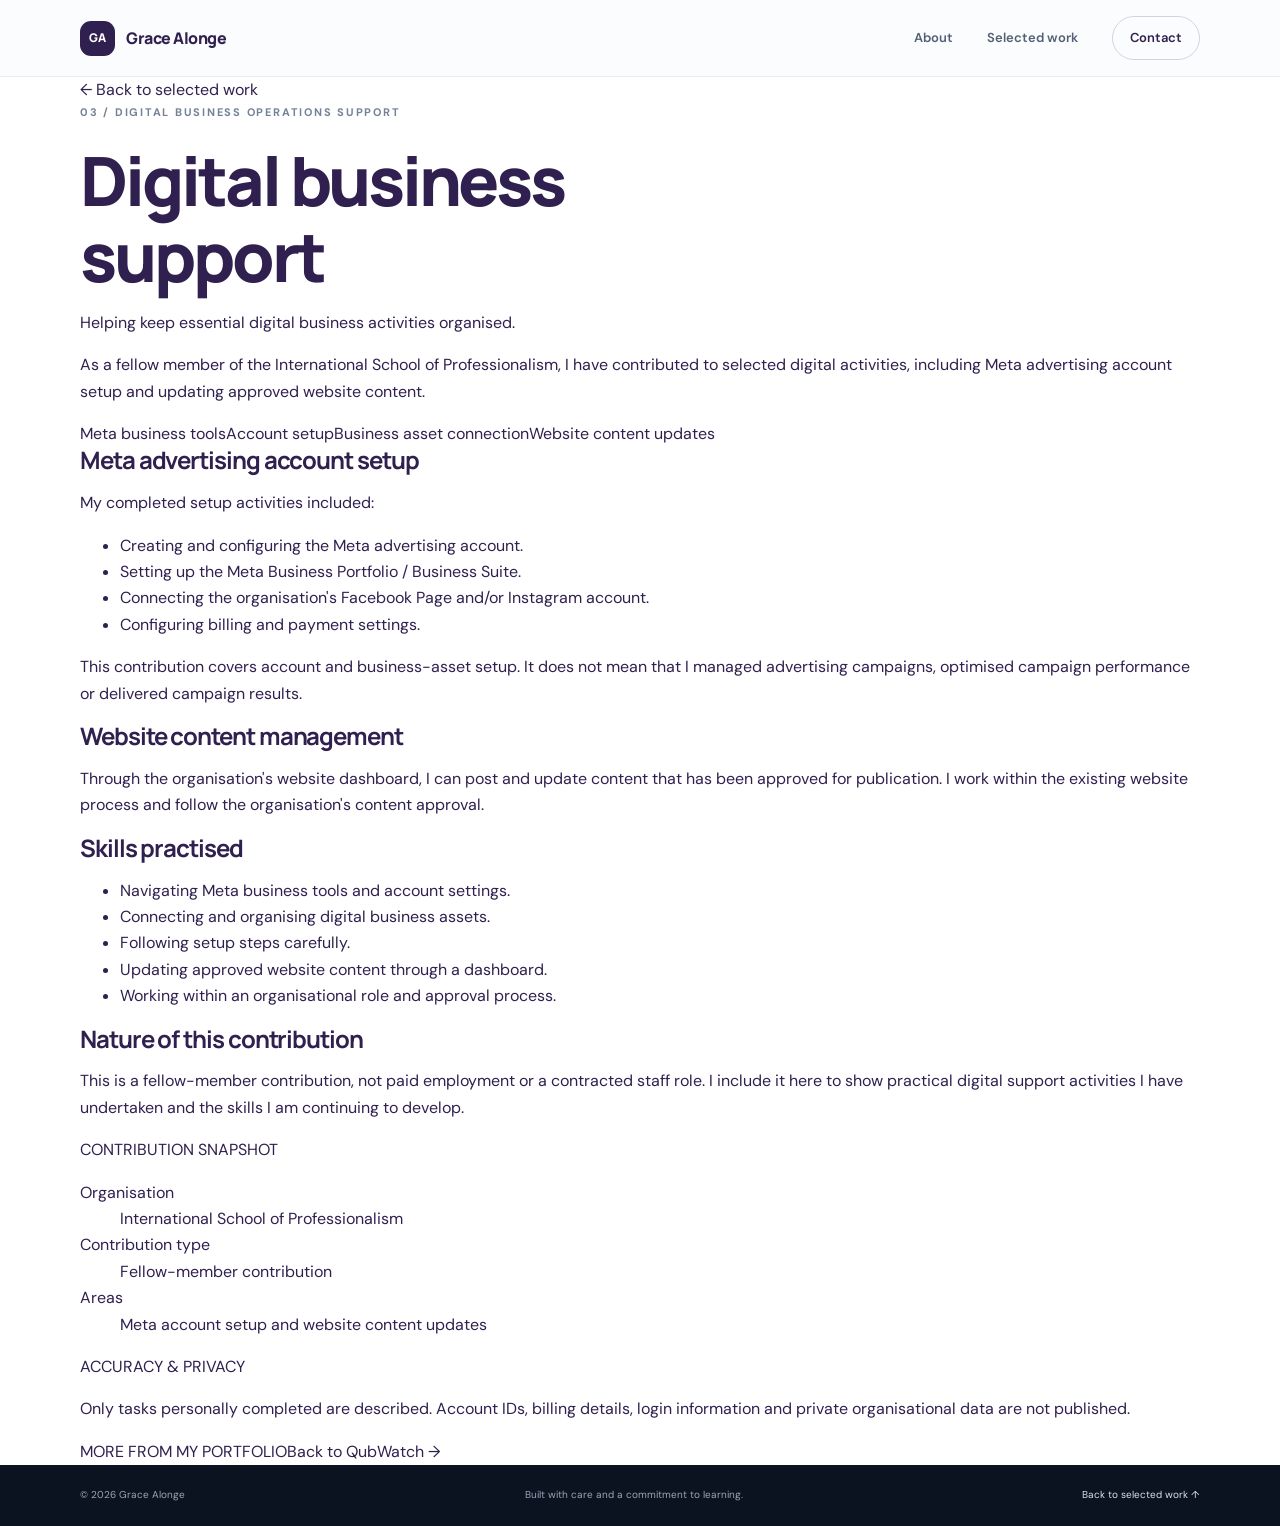
==== projects/business-operations/index.html @ 0340664b "Add designed digital business support case study" ====
<!doctype html>
<html lang="en">
<head>
  <meta charset="utf-8">
  <meta name="viewport" content="width=device-width, initial-scale=1">
  <meta name="description" content="Digital business operations support contribution by Grace Alonge.">
  <title>Digital Business Support | Grace Alonge</title>
  <link rel="preconnect" href="https://fonts.googleapis.com">
  <link rel="preconnect" href="https://fonts.gstatic.com" crossorigin>
  <link href="https://fonts.googleapis.com/css2?family=DM+Sans:wght@400;500;600;700&family=Manrope:wght@500;600;700;800&display=swap" rel="stylesheet">
  <link rel="stylesheet" href="../../assets/css/style.css">
</head>
<body class="project-page">
  <header class="site-header"><nav class="nav container" aria-label="Main navigation">
    <a class="brand" href="../../index.html"><span class="brand-mark">GA</span><span>Grace Alonge</span></a>
    <div class="nav-links project-nav"><a href="../../index.html#about">About</a><a href="../../index.html#work">Selected work</a><a href="../../index.html#contact" class="nav-contact">Contact</a></div>
  </nav></header>
  <main id="main" class="project-main container">
    <a class="back-link" href="../../index.html#work">← Back to selected work</a>
    <section class="project-hero">
      <p class="eyebrow">03 / DIGITAL BUSINESS OPERATIONS SUPPORT</p>
      <h1>Digital business support</h1>
      <p class="project-intro">Helping keep essential digital business activities organised.</p>
      <p class="project-summary">As a fellow member of the International School of Professionalism, I have contributed to selected digital activities, including Meta advertising account setup and updating approved website content.</p>
      <div class="project-tags"><span>Meta business tools</span><span>Account setup</span><span>Business asset connection</span><span>Website content updates</span></div>
    </section>
    <section class="project-content-grid">
      <article class="project-content">
        <h2>Meta advertising account setup</h2>
        <p>My completed setup activities included:</p>
        <ul>
          <li>Creating and configuring the Meta advertising account.</li>
          <li>Setting up the Meta Business Portfolio / Business Suite.</li>
          <li>Connecting the organisation's Facebook Page and/or Instagram account.</li>
          <li>Configuring billing and payment settings.</li>
        </ul>
        <p>This contribution covers account and business-asset setup. It does not mean that I managed advertising campaigns, optimised campaign performance or delivered campaign results.</p>
        <h2>Website content management</h2>
        <p>Through the organisation's website dashboard, I can post and update content that has been approved for publication. I work within the existing website process and follow the organisation's content approval.</p>
        <h2>Skills practised</h2>
        <ul>
          <li>Navigating Meta business tools and account settings.</li>
          <li>Connecting and organising digital business assets.</li>
          <li>Following setup steps carefully.</li>
          <li>Updating approved website content through a dashboard.</li>
          <li>Working within an organisational role and approval process.</li>
        </ul>
        <h2>Nature of this contribution</h2>
        <p>This is a fellow-member contribution, not paid employment or a contracted staff role. I include it here to show practical digital support activities I have undertaken and the skills I am continuing to develop.</p>
      </article>
      <aside class="project-sidebar">
        <div class="detail-card"><p class="detail-label">CONTRIBUTION SNAPSHOT</p><dl><dt>Organisation</dt><dd>International School of Professionalism</dd><dt>Contribution type</dt><dd>Fellow-member contribution</dd><dt>Areas</dt><dd>Meta account setup and website content updates</dd></dl></div>
        <div class="detail-card"><p class="detail-label">ACCURACY & PRIVACY</p><p class="sidebar-copy">Only tasks personally completed are described. Account IDs, billing details, login information and private organisational data are not published.</p></div>
      </aside>
    </section>
    <div class="project-next"><span>MORE FROM MY PORTFOLIO</span><a href="../qubwatch/index.html">Back to QubWatch →</a></div>
  </main>
  <footer class="site-footer"><div class="container footer-inner"><span>© 2026 Grace Alonge</span><span>Built with care and a commitment to learning.</span><a href="../../index.html#work">Back to selected work ↑</a></div></footer>
</body>
</html>
---- assets/css/style.css ----
:root{--ink:#30204f;--muted:#625a70;--navy:#30204f;--navy2:#443064;--teal:#168f80;--blue:#9b83c5;--violet:#7651a8;--paper:#ffffff;--line:#e9e2f0;--white:#fff;--radius:22px}*{box-sizing:border-box}html{scroll-behavior:smooth;scroll-padding-top:90px}body{margin:0;background:var(--paper);color:var(--ink);font-family:"DM Sans",sans-serif;line-height:1.65}a{color:inherit;text-decoration:none}.container{width:min(1120px,calc(100% - 48px));margin-inline:auto}.section{padding:104px 0}.site-header{position:sticky;top:0;z-index:20;background:rgba(251,252,254,.92);backdrop-filter:blur(16px);border-bottom:1px solid rgba(231,235,241,.8)}.nav{height:76px;display:flex;align-items:center;justify-content:space-between}.brand{display:flex;align-items:center;gap:11px;font-family:Manrope,sans-serif;font-weight:800;letter-spacing:-.03em}.brand-mark{width:35px;height:35px;display:grid;place-items:center;border-radius:11px;background:var(--navy);color:white;font-size:12px;letter-spacing:0}.nav-links{display:flex;align-items:center;gap:34px;font-size:13px;font-weight:600;color:#536074}.nav-links a:hover,.text-link:hover{color:#168e82}.nav-contact{padding:10px 17px;border:1px solid #cfd6e1;border-radius:30px;color:var(--ink)}.menu-toggle{display:none}.hero{min-height:620px;display:grid;grid-template-columns:1.05fr .95fr;align-items:center;gap:60px;padding-top:80px;padding-bottom:90px}.eyebrow{font-size:11px;letter-spacing:.16em;font-weight:700;color:#758196;margin:0 0 20px;display:flex;align-items:center;gap:10px}.eyebrow-line{width:24px;height:2px;background:var(--teal)}h1,h2,h3{font-family:Manrope,sans-serif;letter-spacing:-.045em;line-height:1.12;margin:0}h1{font-size:clamp(43px,5.4vw,68px);max-width:650px;font-weight:800}h1 span{color:#7651a8}.hero-lede{font-size:17px;line-height:1.8;color:var(--muted);max-width:550px;margin:26px 0 30px}.hero-actions{display:flex;align-items:center;gap:25px}.button{display:inline-flex;align-items:center;gap:22px;padding:14px 20px;border-radius:9px;font-size:13px;font-weight:700}.button-primary{background:var(--navy);color:white;box-shadow:0 8px 22px #1720331c}.button-primary:hover{background:#263957}.text-link{font-size:13px;font-weight:700;color:#168f80}.hero-note{font-size:11px;color:#8993a2;margin-top:28px;letter-spacing:.04em}.hero-art{position:relative;min-height:420px;display:grid;place-items:center}.orbit{position:absolute;border:1px solid #dce5ed;border-radius:50%;transform:rotate(-25deg)}.orbit-one{width:410px;height:300px;}.orbit-two{width:470px;height:350px;transform:rotate(35deg);border-color:#e6eaf1}.hero-card{position:relative;z-index:1;width:min(390px,100%);padding:27px 28px 20px;background:white;border:1px solid #e9edf3;border-radius:19px;box-shadow:0 25px 70px #25345116}.card-kicker{font-size:10px;letter-spacing:.15em;color:#8a95a5;font-weight:700}.focus-row{display:flex;align-items:center;gap:15px;padding:20px 0;border-bottom:1px solid #edf0f4}.focus-icon{width:37px;height:37px;border-radius:11px;display:grid;place-items:center;font-size:11px;font-weight:800}.icon-blue{background:#edf3ff;color:#4c7bd4}.icon-teal{background:#e8f8f5;color:#168e82}.icon-violet{background:#f1edff;color:#8069d2}.focus-row strong,.focus-row small{display:block}.focus-row strong{font-size:13px}.focus-row small{font-size:11px;color:#8b95a4;margin-top:3px}.card-bottom{padding-top:18px;font-size:10px;color:#8490a0;display:flex;align-items:center;gap:8px}.pulse{width:7px;height:7px;border-radius:50%;background:#2eb99f;box-shadow:0 0 0 4px #e3f7f2}.decor{position:absolute;color:var(--teal);font-size:27px}.decor-a{top:47px;right:45px}.decor-b{bottom:52px;left:40px;color:#d6ae58}.intro-strip{background:var(--navy);color:white;padding:48px 0}.intro-inner{display:flex;align-items:center;justify-content:space-between;gap:50px}.intro-inner p{font-size:10px;letter-spacing:.17em;color:#94a3b8;font-weight:700}.intro-inner h2{font-size:clamp(20px,2.5vw,30px);max-width:760px;line-height:1.35}.section-heading{margin-bottom:45px}.section-heading h2{font-size:clamp(32px,4vw,46px)}.about-grid{display:grid;grid-template-columns:1fr 1fr;gap:90px}.about-lede{font-family:Manrope,sans-serif;font-size:25px;line-height:1.5;font-weight:600;letter-spacing:-.03em;margin:0}.about-detail p{color:var(--muted);font-size:14px;margin:0 0 17px}.about-detail .text-link{display:inline-block;margin-top:7px}.work-section{background:#f5f1f9}.heading-row{display:flex;justify-content:space-between;align-items:end;gap:40px}.heading-aside{max-width:360px;color:var(--muted);font-size:13px;margin:0 0 4px}.project-grid{display:grid;grid-template-columns:1.12fr 1fr 1fr;gap:20px;align-items:stretch}.project-card{background:white;border:1px solid #e7ebf1;border-radius:16px;overflow:hidden;display:flex;flex-direction:column}.project-visual{height:225px;position:relative;display:grid;place-items:center;overflow:hidden}.visual-qubwatch{background:linear-gradient(135deg,#17243a,#2d4567)}.visual-portioned{background:linear-gradient(135deg,#e6f4f2,#d7e8f0)}.visual-operations{background:linear-gradient(135deg,#fff4de,#f3e7c9)}.visual-label{position:absolute;top:18px;left:18px;color:#ffffffb8;font-size:8px;letter-spacing:.13em;font-weight:700}.visual-portioned .visual-label,.visual-operations .visual-label{color:#66758c}.mock-window{width:76%;height:135px;background:#f8fafc;border-radius:9px;box-shadow:0 15px 35px #0003;overflow:hidden}.mock-top{height:24px;background:#e7ecf2;display:flex;align-items:center;gap:4px;padding:0 8px;font-size:7px;color:#526078}.mock-top i{width:5px;height:5px;border-radius:50%;background:#a8b2c0}.mock-top span{margin-left:8px}.mock-content{display:flex;height:111px}.mock-sidebar{width:22%;background:#23334e}.mock-main{padding:13px;width:78%}.mock-main>b{display:inline-block;width:28%;height:18px;background:#e2e8f0;border-radius:3px;margin-right:5px}.mock-bars{height:35px;display:flex;align-items:end;gap:6px;margin-top:8px}.mock-bars i{width:14%;background:#4ab8ad;border-radius:2px 2px 0 0}.mock-bars i:nth-child(1){height:35%}.mock-bars i:nth-child(2){height:80%}.mock-bars i:nth-child(3){height:55%}.mock-bars i:nth-child(4){height:100%}.mock-alert{height:8px;background:#f4d8a3;border-radius:3px;margin-top:7px}.phone-mock{width:88px;height:166px;border:5px solid #293b4b;border-radius:17px;background:#fff;position:relative;padding:22px 9px 9px;box-shadow:0 15px 30px #1b354522}.phone-notch{position:absolute;top:4px;left:30px;width:22px;height:5px;background:#293b4b;border-radius:5px}.phone-title{font-size:8px;font-weight:700}.phone-balance{height:31px;background:#e8f7f2;border-radius:5px;margin-top:8px}.phone-line{height:5px;background:#e9edf2;border-radius:4px;margin-top:7px}.phone-line.short{width:65%}.phone-tile{height:20px;background:#f0f3f7;border-radius:4px;margin-top:8px}.check-stamp{position:absolute;right:26%;bottom:32px;width:32px;height:32px;border-radius:50%;background:#168f80;color:white;display:grid;place-items:center;border:3px solid #e8f8f5;font-weight:800}.ops-window{width:76%;height:135px;background:#fff;border-radius:8px;box-shadow:0 15px 30px #25345120;display:flex;overflow:hidden}.ops-sidebar{width:22%;background:#7651a8}.ops-main{padding:14px;width:78%}.ops-heading{height:9px;width:55%;background:#d8d9e9;border-radius:4px;margin-bottom:12px}.ops-block{height:23px;background:#f0f1f7;border-radius:4px;margin-bottom:7px}.ops-block.small{height:13px;width:70%}.ops-chart{height:31px;display:flex;gap:5px;align-items:end}.ops-chart i{width:13%;background:#d6ae58;border-radius:2px 2px 0 0}.ops-chart i:nth-child(1){height:40%}.ops-chart i:nth-child(2){height:80%}.ops-chart i:nth-child(3){height:60%}.ops-chart i:nth-child(4){height:100%}.ops-chart i:nth-child(5){height:70%}.project-info{padding:22px;display:flex;flex-direction:column;flex:1}.project-meta{display:flex;justify-content:space-between;color:#8993a2;font-size:9px;text-transform:uppercase;letter-spacing:.09em;font-weight:700}.project-info h3{font-size:23px;margin:15px 0 10px}.project-info>p{font-size:12px;color:var(--muted);line-height:1.7;margin:0 0 13px}.project-info .contribution{font-size:11px}.contribution strong{color:#3d4a5d}.project-info .text-link{margin-top:auto;padding-top:9px}.work-footnote{font-size:11px;color:#7b8797;margin:22px 0 0}.service-list{border-top:1px solid var(--line)}.service-item{display:grid;grid-template-columns:70px 1fr 30px;align-items:center;gap:20px;padding:25px 0;border-bottom:1px solid var(--line)}.service-number{font-size:11px;color:#8993a2;font-weight:700}.service-item h3{font-size:18px;margin-bottom:6px}.service-item p{font-size:12px;color:var(--muted);margin:0}.service-arrow{color:#238f85;font-size:20px}.contact-section{background:var(--navy);color:white;padding:85px 0}.contact-inner{display:flex;justify-content:space-between;align-items:center;gap:60px}.contact-inner .eyebrow{color:#a3afc0}.contact-inner h2{font-size:clamp(38px,5vw,58px)}.contact-inner>div:first-child>p:last-child{max-width:430px;color:#aeb9c8;font-size:13px;margin-top:20px}.contact-links{width:min(330px,100%);border-top:1px solid #ffffff2b}.contact-links a{display:flex;justify-content:space-between;padding:17px 0;border-bottom:1px solid #ffffff2b;font-size:13px;color:#e7edf5}.contact-links a span{color:var(--teal)}.site-footer{background:#0c1320;color:#9aa6b7;padding:22px 0;font-size:10px}.footer-inner{display:flex;justify-content:space-between;gap:20px}.footer-inner a{color:#d9e2ed}.skip-link{position:absolute;left:-999px;top:8px;background:white;padding:10px;z-index:99}.skip-link:focus{left:8px}@media(max-width:850px){.hero{gap:20px;grid-template-columns:1fr  .85fr}.hero-art{transform:scale(.9)}.project-grid{grid-template-columns:1fr 1fr}.project-featured{grid-column:span 2}.about-grid{gap:40px}.intro-inner{align-items:flex-start;flex-direction:column;gap:8px}.intro-inner p{margin-bottom:0}}@media(max-width:620px){.container{width:min(100% - 36px,520px)}.section{padding:72px 0}.nav{height:66px}.menu-toggle{display:flex;flex-direction:column;gap:5px;border:0;background:transparent;padding:9px}.menu-toggle span{width:22px;height:2px;background:var(--ink)}.nav-links{display:none;position:absolute;top:65px;left:0;right:0;padding:20px 24px 24px;background:var(--paper);border-bottom:1px solid var(--line);flex-direction:column;align-items:flex-start;gap:18px}.nav-links.open{display:flex}.hero{display:block;padding-top:72px;padding-bottom:45px;min-height:0}.hero-lede{font-size:15px}.hero-art{min-height:350px;margin-top:20px;transform:none}.orbit-one{width:320px;height:250px}.orbit-two{width:350px;height:290px}.hero-card{width:min(350px,95%);padding:22px}.focus-row{padding:15px 0}.intro-strip{padding:35px 0}.intro-inner h2{font-size:23px}.section-heading{margin-bottom:30px}.about-grid{grid-template-columns:1fr;gap:22px}.about-lede{font-size:22px}.heading-row{display:block}.heading-aside{margin-top:17px}.project-grid{grid-template-columns:1fr}.project-featured{grid-column:auto}.project-visual{height:210px}.service-item{grid-template-columns:34px 1fr 20px;gap:12px;padding:21px 0}.service-item h3{font-size:16px}.contact-inner{display:block}.contact-links{margin-top:35px}.contact-section{padding:70px 0}.footer-inner{flex-direction:column;gap:8px}.footer-inner span:nth-child(2){order:3}}

/* Profile portrait hero layout */
.hero{grid-template-columns:1.12fr .88fr;gap:64px}
.hero-photo-wrap{position:relative;justify-self:end;width:100%;max-width:320px;padding:16px 16px 46px 0}
.hero-photo{position:relative;z-index:2;display:block;width:100%;aspect-ratio:1/1;object-fit:cover;object-position:center 28%;border-radius:18px;box-shadow:0 22px 55px rgba(48,32,79,.18)}
.photo-accent{position:absolute;display:block;border-radius:18px}
.photo-accent-one{z-index:1;inset:0 0 28px 22px;background:#e8def4}
.photo-accent-two{z-index:0;width:84px;height:84px;right:-20px;top:-18px;border:2px solid #d6ae58;border-radius:50%}
.photo-caption{position:absolute;z-index:3;right:0;bottom:0;margin:0;padding:11px 15px;background:#30204f;color:#fff;border-radius:10px;font-size:10px;letter-spacing:.04em;box-shadow:0 8px 22px rgba(48,32,79,.16)}
@media(max-width:850px){.hero{grid-template-columns:1fr .78fr;gap:28px}.hero-photo-wrap{max-width:280px}}
@media(max-width:620px){.hero{display:grid;grid-template-columns:1fr;gap:18px}.hero-photo-wrap{justify-self:center;width:min(72%,240px);max-width:240px;padding:12px 12px 42px 0;margin:12px auto 8px}.photo-caption{font-size:9px;right:-8px}.photo-accent-two{width:62px;height:62px;right:-12px;top:-10px}}
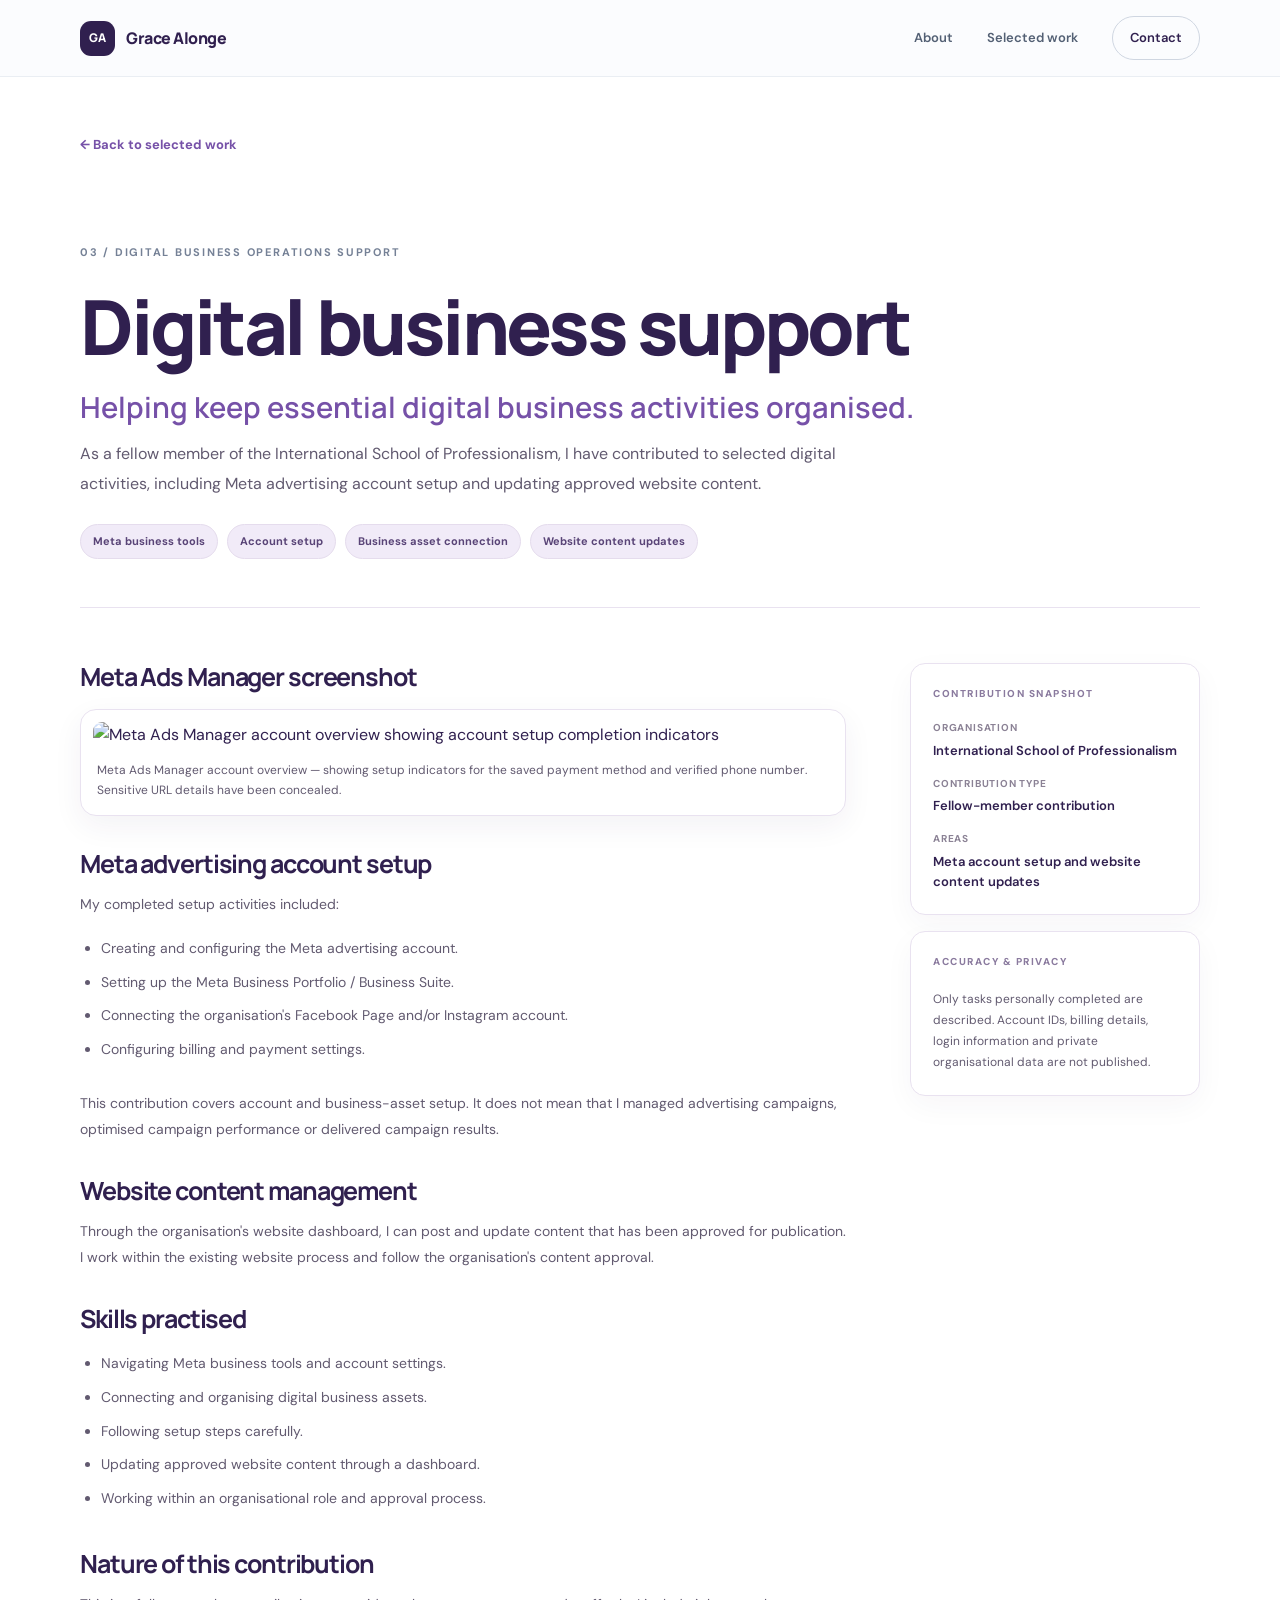
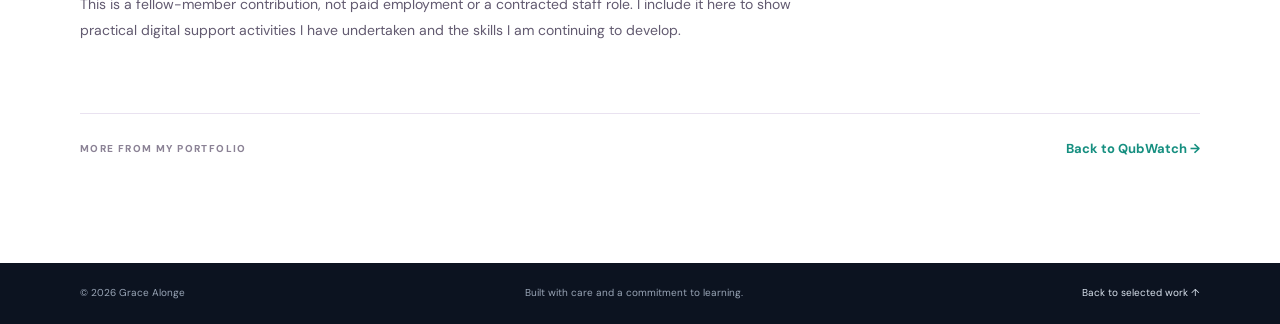
==== commit 4aada174: "Add approved Meta Ads Manager screenshot section" ====
--- a/projects/business-operations/index.html
+++ b/projects/business-operations/index.html
@@ -26,6 +26,11 @@
     </section>
     <section class="project-content-grid">
       <article class="project-content">
+        <h2>Meta Ads Manager screenshot</h2>
+        <figure class="project-screenshot">
+          <img src="../../assets/images/meta-ads-manager-overview.jpg" alt="Meta Ads Manager account overview showing account setup completion indicators" loading="lazy">
+          <figcaption>Meta Ads Manager account overview — showing setup indicators for the saved payment method and verified phone number. Sensitive URL details have been concealed.</figcaption>
+        </figure>
         <h2>Meta advertising account setup</h2>
         <p>My completed setup activities included:</p>
         <ul>
--- a/assets/css/style.css
+++ b/assets/css/style.css
@@ -10,3 +10,46 @@
 .photo-caption{position:absolute;z-index:3;right:0;bottom:0;margin:0;padding:11px 15px;background:#30204f;color:#fff;border-radius:10px;font-size:10px;letter-spacing:.04em;box-shadow:0 8px 22px rgba(48,32,79,.16)}
 @media(max-width:850px){.hero{grid-template-columns:1fr .78fr;gap:28px}.hero-photo-wrap{max-width:280px}}
 @media(max-width:620px){.hero{display:grid;grid-template-columns:1fr;gap:18px}.hero-photo-wrap{justify-self:center;width:min(72%,240px);max-width:240px;padding:12px 12px 42px 0;margin:12px auto 8px}.photo-caption{font-size:9px;right:-8px}.photo-accent-two{width:62px;height:62px;right:-12px;top:-10px}}
+
+
+/* Designed project detail pages */
+.project-main{padding-top:54px;padding-bottom:80px}
+.back-link{display:inline-block;color:#7651a8;font-size:13px;font-weight:700;margin-bottom:36px}
+.project-hero{padding:52px 0 48px;border-bottom:1px solid var(--line)}
+.project-hero .eyebrow{margin-bottom:22px}
+.project-hero h1{font-size:clamp(44px,7vw,76px);max-width:850px}
+.project-intro{font:600 clamp(20px,3vw,29px)/1.4 Manrope,sans-serif;color:#7651a8;margin:18px 0 12px}
+.project-summary{max-width:780px;color:var(--muted);font-size:16px;line-height:1.85;margin:0}
+.project-tags{display:flex;flex-wrap:wrap;gap:9px;margin-top:26px}
+.project-tags span{background:#f1ebf8;border:1px solid #e5dced;border-radius:30px;padding:7px 12px;color:#594477;font-size:11px;font-weight:700}
+.project-content-grid{display:grid;grid-template-columns:minmax(0,1fr) 290px;gap:64px;padding:55px 0}
+.project-content h2{font-size:25px;margin:34px 0 14px}
+.project-content h2:first-child{margin-top:0}
+.project-content p,.project-content li{font-size:14px;color:var(--muted);line-height:1.85}
+.project-content ul{padding-left:21px;margin:12px 0 24px}
+.project-content li{padding:4px 0}
+.project-sidebar{display:flex;flex-direction:column;gap:16px}
+.detail-card{border:1px solid var(--line);border-radius:15px;padding:22px;background:#fff;box-shadow:0 10px 30px rgba(48,32,79,.04);align-self:start;width:100%}
+.detail-label{font-size:10px;letter-spacing:.15em;font-weight:800;color:#8a7a9e;margin:0 0 18px}
+.detail-card dl{margin:0}
+.detail-card dt{font-size:10px;text-transform:uppercase;letter-spacing:.08em;color:#8b8295;font-weight:700;margin-top:15px}
+.detail-card dd{font-size:13px;color:var(--ink);font-weight:600;margin:4px 0 0;line-height:1.55}
+.sidebar-link{font-size:13px;color:#168f80;font-weight:700;line-height:1.6}
+.sidebar-copy{font-size:12px;color:var(--muted);line-height:1.75;margin:0}
+.observation-list{border-top:1px solid var(--line)}
+.observation-list>div{display:grid;grid-template-columns:38px 1fr;gap:12px;padding:16px 0;border-bottom:1px solid var(--line)}
+.observation-number{font-size:11px;color:#7651a8;font-weight:800;padding-top:3px}
+.observation-list p{margin:0}
+.observation-list strong{color:var(--ink)}
+.care-note{background:#f5f1f9;border-left:3px solid #7651a8;padding:13px 16px;border-radius:0 8px 8px 0}
+.project-next{display:flex;justify-content:space-between;align-items:center;gap:20px;padding:24px 0;border-top:1px solid var(--line)}
+.project-next span{font-size:10px;letter-spacing:.14em;color:#8b8295;font-weight:800}
+.project-next a{font-size:13px;color:#168f80;font-weight:700}
+@media(max-width:760px){.project-content-grid{grid-template-columns:1fr;gap:28px;padding:38px 0}.project-sidebar{display:grid;grid-template-columns:1fr 1fr}.project-hero{padding-top:34px}.project-next{align-items:flex-start;flex-direction:column}}
+@media(max-width:520px){.project-main{padding-top:32px}.project-sidebar{grid-template-columns:1fr}.project-content h2{font-size:22px}.project-summary{font-size:14px}}
+
+
+/* Project evidence screenshots */
+.project-screenshot{margin:18px 0 34px;padding:12px;border:1px solid var(--line);border-radius:16px;background:#fff;box-shadow:0 10px 30px rgba(48,32,79,.06)}
+.project-screenshot img{display:block;width:100%;height:auto;border-radius:9px}
+.project-screenshot figcaption{padding:12px 4px 2px;color:var(--muted);font-size:12px;line-height:1.7}
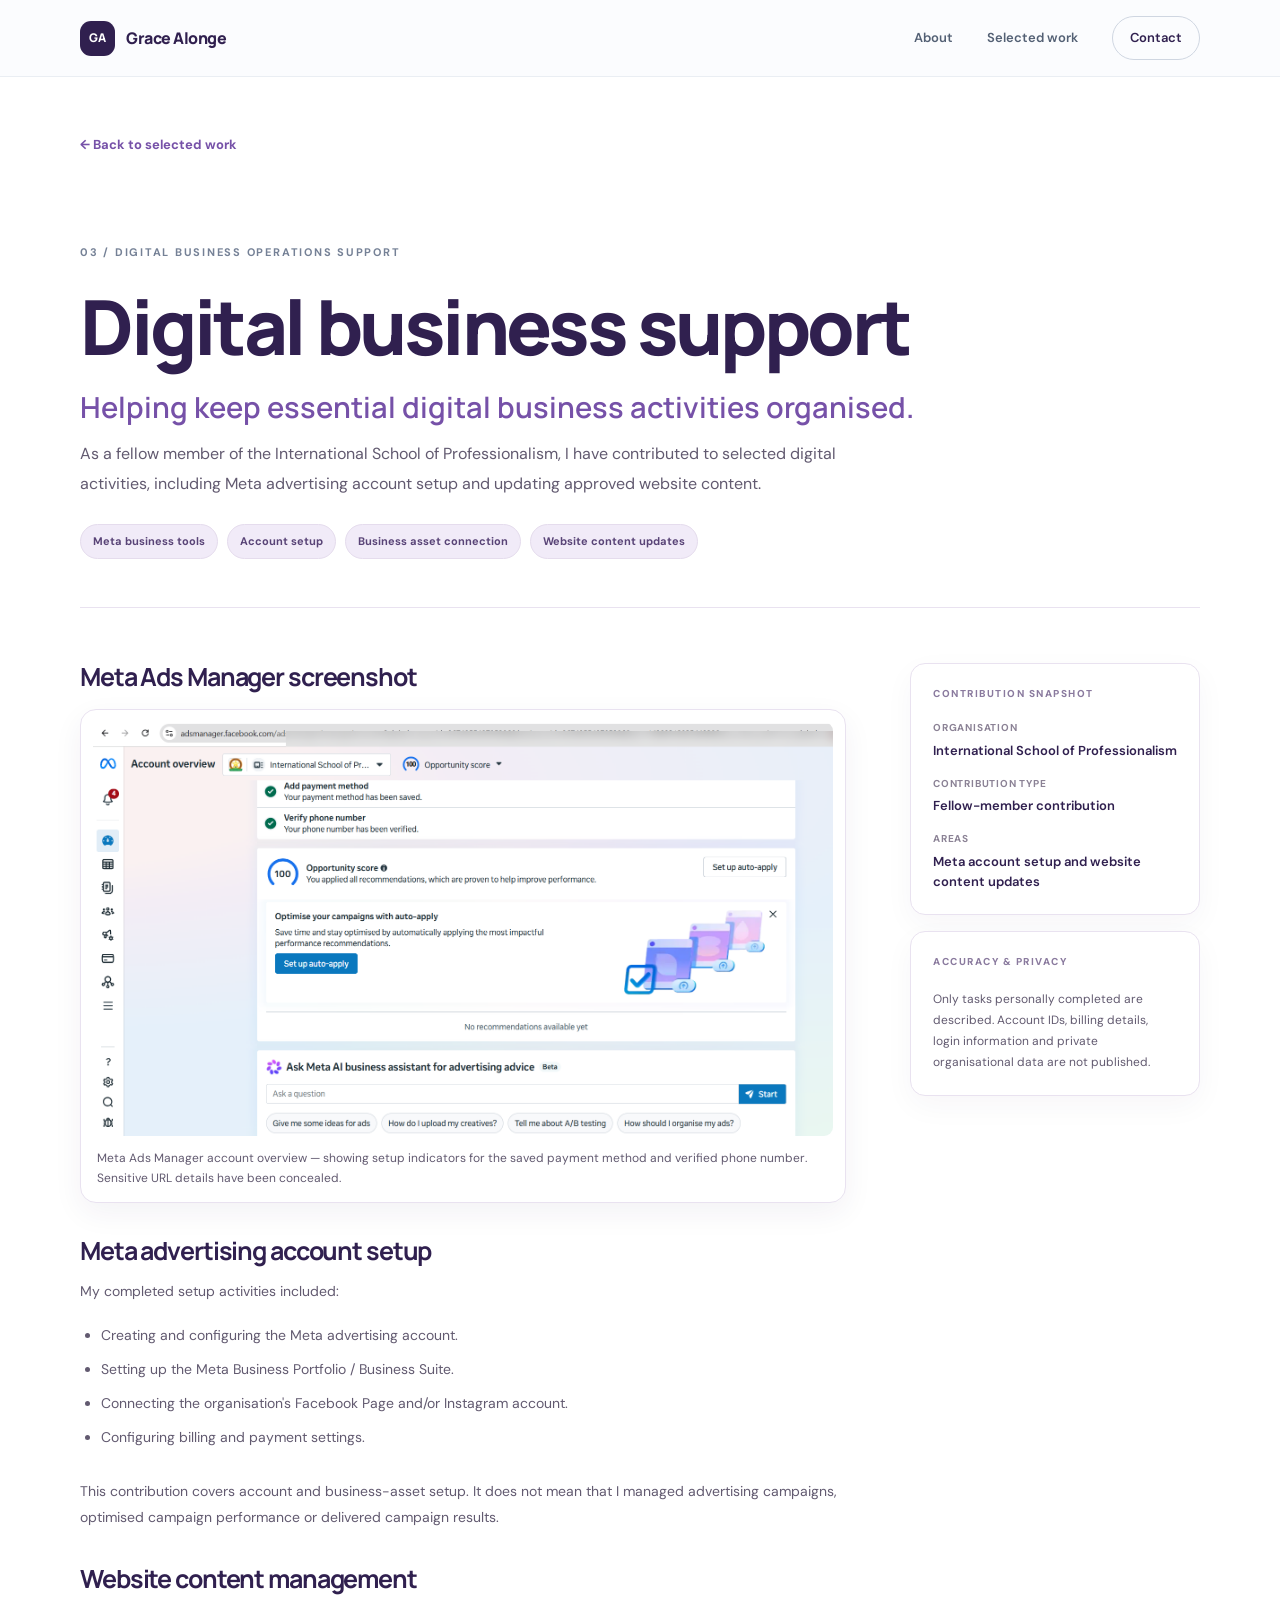
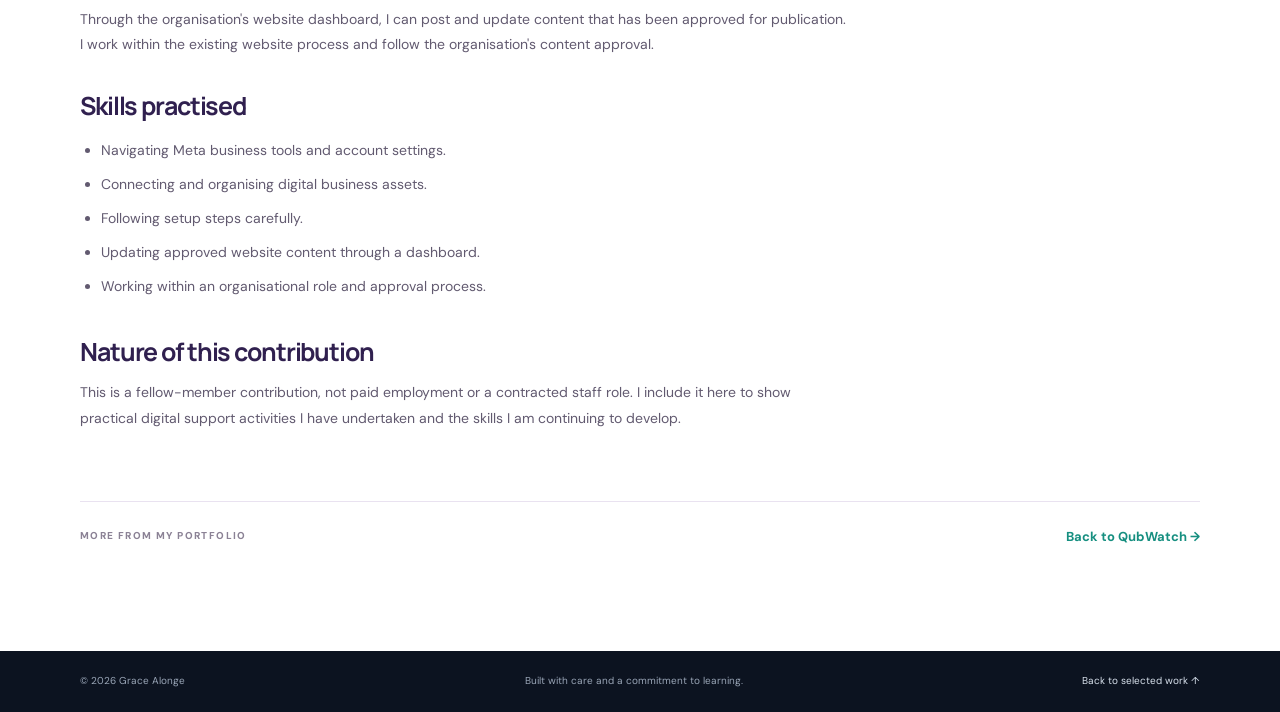
==== commit c0b79ab6: "Match Meta Ads screenshot filename" ====
--- a/projects/business-operations/index.html
+++ b/projects/business-operations/index.html
@@ -28,7 +28,7 @@
       <article class="project-content">
         <h2>Meta Ads Manager screenshot</h2>
         <figure class="project-screenshot">
-          <img src="../../assets/images/meta-ads-manager-overview.jpg" alt="Meta Ads Manager account overview showing account setup completion indicators" loading="lazy">
+          <img src="../../assets/images/isp%20overview.png" alt="Meta Ads Manager account overview showing account setup completion indicators" loading="lazy">
           <figcaption>Meta Ads Manager account overview — showing setup indicators for the saved payment method and verified phone number. Sensitive URL details have been concealed.</figcaption>
         </figure>
         <h2>Meta advertising account setup</h2>
